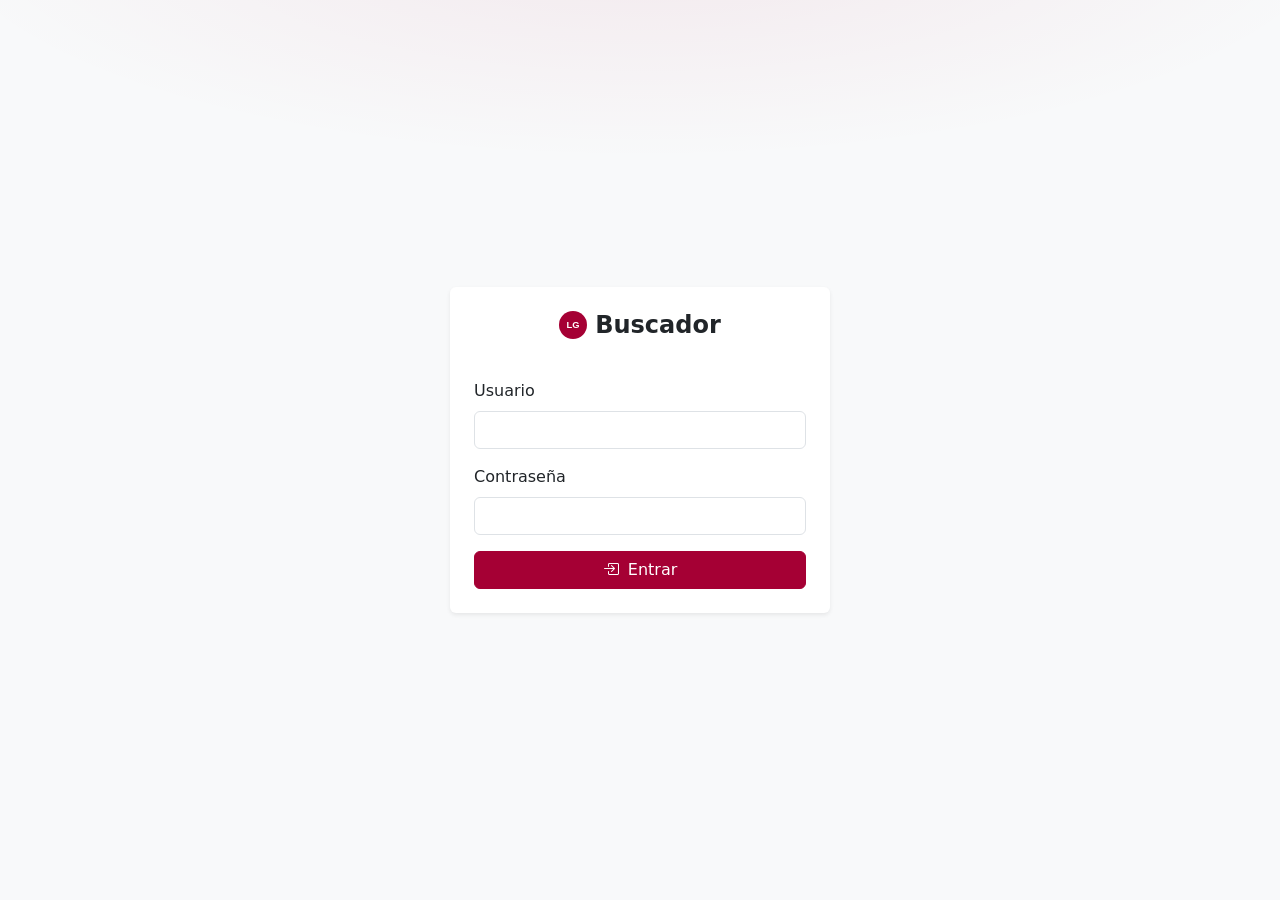
==== buscador-de-servicios/detalles/page_detalles.html @ 44181691 "Rename app folder to buscador-de-servicios and update entry routes. Co-authored-by: Cursor <cursorag" ====
<!DOCTYPE html>
<html lang="es">
  <head>
    <meta charset="UTF-8" />
    <meta name="viewport" content="width=device-width, initial-scale=1.0" />
    <title>Detalles · LG Buscador</title>
    <link
      href="https://cdn.jsdelivr.net/npm/bootstrap@5.3.3/dist/css/bootstrap.min.css"
      rel="stylesheet"
    />
    <link
      href="https://cdn.jsdelivr.net/npm/bootstrap-icons@1.11.3/font/bootstrap-icons.min.css"
      rel="stylesheet"
    />
    <link rel="stylesheet" href="../../css/main.css" />
  </head>
  <body class="app-shell">
    <header class="app-header">
      <div class="header-top">
        <div class="d-flex align-items-center gap-2">
          <a class="btn btn-icon" href="../home/page_home.html" aria-label="Volver">
            <i class="bi bi-chevron-left"></i>
          </a>
          <svg class="lg-logo" viewBox="0 0 48 48" aria-hidden="true">
            <circle cx="24" cy="24" r="24" fill="#a50034" />
            <text
              x="24"
              y="29"
              text-anchor="middle"
              fill="#fff"
              font-size="16"
              font-family="Arial, sans-serif"
              font-weight="700"
            >
              LG
            </text>
          </svg>
          <span class="header-title">Detalles</span>
        </div>
        <button
          class="btn btn-icon"
          type="button"
          id="btn-refresh-detalle"
          aria-label="Actualizar"
        >
          <i class="bi bi-arrow-clockwise"></i>
        </button>
      </div>
    </header>

    <main class="detalle-layout">
      <button type="button" class="btn-nav-detalle" id="btn-detalle-prev" aria-label="Anterior">
        <i class="bi bi-chevron-left"></i>
      </button>

      <div id="caja-detalle" class="caja-detalle"></div>

      <button type="button" class="btn-nav-detalle" id="btn-detalle-next" aria-label="Siguiente">
        <i class="bi bi-chevron-right"></i>
      </button>
    </main>

    <nav class="app-bottom d-flex align-items-center justify-content-center" aria-label="Navegación">
      <a class="nav-link text-center" href="../home/page_home.html">
        <i class="bi bi-grid-fill"></i>
        Buscador
      </a>
    </nav>

    <script src="https://cdn.jsdelivr.net/npm/bootstrap@5.3.3/dist/js/bootstrap.bundle.min.js"></script>
    <script src="../../js/config.js"></script>
    <script src="../../js/api.js"></script>
    <script src="../../js/auth.js"></script>
    <script src="../../js/datos.js"></script>
    <script src="js/lista_detalles.js"></script>
    <script>
      (async function () {
        if (!exigirSesion()) return;

        var params = new URLSearchParams(window.location.search);
        var tech = params.get("modelo") || "";
        var pos = Number(params.get("pos") || 0);
        if (isNaN(pos) || pos < 0) pos = 0;

        var bolsa = null;

        function pintar() {
          if (!bolsa) return;
          if (pos < 0) pos = 0;
          if (pos >= bolsa.total_datos) pos = Math.max(0, bolsa.total_datos - 1);
          pintar_detalle(bolsa, pos);
          document.getElementById("btn-detalle-prev").disabled = pos <= 0;
          document.getElementById("btn-detalle-next").disabled =
            pos >= bolsa.total_datos - 1;
        }

        await cargarDatosEnMemoria();

        if (!tech) {
          document.getElementById("caja-detalle").innerHTML =
            '<p class="text-center text-muted py-4">No se indicó modelo. Vuelve al buscador.</p>';
          return;
        }

        bolsa = crear_bolsa_detalle(tech);
        pintar();

        document.getElementById("btn-detalle-prev").addEventListener("click", function () {
          pos = pos - 1;
          pintar();
        });

        document.getElementById("btn-detalle-next").addEventListener("click", function () {
          pos = pos + 1;
          pintar();
        });

        document
          .getElementById("btn-refresh-detalle")
          .addEventListener("click", async function () {
            try {
              await traerYGuardarDatos();
              bolsa = crear_bolsa_detalle(tech);
              pintar();
            } catch (err) {
              console.error(err);
              alert(err.message || "No se pudo actualizar");
            }
          });
      })();
    </script>
  </body>
</html>
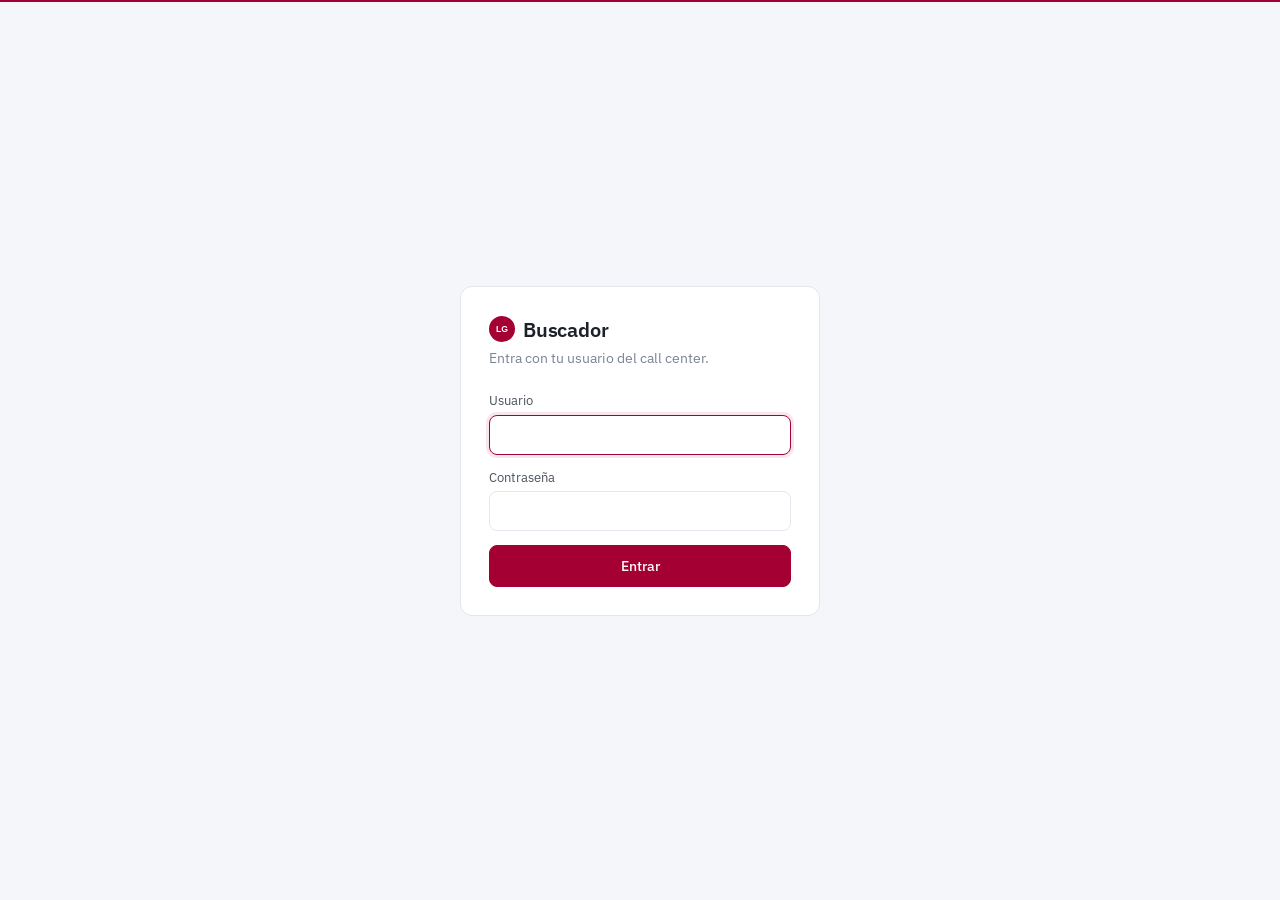
==== commit 06b47e39: "Rediseño del buscador y ajustes de campos, CP y tema - Nuevo diseño de home, detalles y login (css/m" ====
--- a/buscador-de-servicios/detalles/page_detalles.html
+++ b/buscador-de-servicios/detalles/page_detalles.html
@@ -3,80 +3,53 @@
   <head>
     <meta charset="UTF-8" />
     <meta name="viewport" content="width=device-width, initial-scale=1.0" />
-    <title>Detalles · LG Buscador</title>
+    <title>Ficha · LG Buscador</title>
+    <link rel="preconnect" href="https://fonts.googleapis.com" />
+    <link rel="preconnect" href="https://fonts.gstatic.com" crossorigin />
     <link
-      href="https://cdn.jsdelivr.net/npm/bootstrap@5.3.3/dist/css/bootstrap.min.css"
+      href="https://fonts.googleapis.com/css2?family=IBM+Plex+Sans:wght@400;500;600;700&display=swap"
       rel="stylesheet"
     />
     <link
       href="https://cdn.jsdelivr.net/npm/bootstrap-icons@1.11.3/font/bootstrap-icons.min.css"
       rel="stylesheet"
     />
-    <link rel="stylesheet" href="../../css/main.css" />
+    <link rel="stylesheet" href="../../css/main.css?v=20261030c" />
+    <!-- Tema claro/oscuro: antes de pintar para que no parpadee -->
+    <script src="../../js/tema.js?v=20261030c"></script>
   </head>
-  <body class="app-shell">
-    <header class="app-header">
-      <div class="header-top">
-        <div class="d-flex align-items-center gap-2">
-          <a class="btn btn-icon" href="../home/page_home.html" aria-label="Volver">
-            <i class="bi bi-chevron-left"></i>
-          </a>
-          <svg class="lg-logo" viewBox="0 0 48 48" aria-hidden="true">
-            <circle cx="24" cy="24" r="24" fill="#a50034" />
-            <text
-              x="24"
-              y="29"
-              text-anchor="middle"
-              fill="#fff"
-              font-size="16"
-              font-family="Arial, sans-serif"
-              font-weight="700"
-            >
-              LG
-            </text>
-          </svg>
-          <span class="header-title">Detalles</span>
+  <body class="app-detalle">
+    <header class="barra-sup">
+      <div class="barra-fila">
+        <a class="btn" href="../home/page_home.html" id="btn-volver">
+          <i class="bi bi-arrow-left" aria-hidden="true"></i> Buscador
+        </a>
+        <div class="sesion">
+          <button class="btn btn-icono btn-texto btn-tema" type="button" data-accion-tema="alternar" aria-label="Cambiar tema"></button>
+          <div class="datos-estado">
+            <button class="btn btn-icono" type="button" id="btn-refresh-detalle" aria-label="Actualizar datos" title="Actualizar datos">
+              <i class="bi bi-arrow-clockwise" aria-hidden="true"></i>
+            </button>
+          </div>
         </div>
-        <button
-          class="btn btn-icon"
-          type="button"
-          id="btn-refresh-detalle"
-          aria-label="Actualizar"
-        >
-          <i class="bi bi-arrow-clockwise"></i>
-        </button>
       </div>
     </header>
 
-    <main class="detalle-layout">
-      <button type="button" class="btn-nav-detalle" id="btn-detalle-prev" aria-label="Anterior">
-        <i class="bi bi-chevron-left"></i>
-      </button>
-
-      <div id="caja-detalle" class="caja-detalle"></div>
-
-      <button type="button" class="btn-nav-detalle" id="btn-detalle-next" aria-label="Siguiente">
-        <i class="bi bi-chevron-right"></i>
-      </button>
+    <main class="detalle-main">
+      <div id="caja-detalle" class="ficha"></div>
     </main>
 
-    <nav class="app-bottom d-flex align-items-center justify-content-center" aria-label="Navegación">
-      <a class="nav-link text-center" href="../home/page_home.html">
-        <i class="bi bi-grid-fill"></i>
-        Buscador
-      </a>
-    </nav>
-
-    <script src="https://cdn.jsdelivr.net/npm/bootstrap@5.3.3/dist/js/bootstrap.bundle.min.js"></script>
-    <script src="../../js/config.js"></script>
-    <script src="../../js/api.js"></script>
-    <script src="../../js/auth.js"></script>
-    <script src="../../js/datos.js"></script>
-    <script src="js/lista_detalles.js"></script>
+    <script src="../../js/config.js?v=20261030c"></script>
+    <script src="../../js/api.js?v=20261030c"></script>
+    <script src="../../js/auth.js?v=20261030c"></script>
+    <script src="../../js/datos.js?v=20261030c"></script>
+    <script src="../../js/formato.js?v=20261030c"></script>
+    <script src="js/lista_detalles.js?v=20261030c"></script>
     <script>
       (async function () {
         if (!exigirSesion()) return;
 
+        var caja = document.getElementById("caja-detalle");
         var params = new URLSearchParams(window.location.search);
         var tech = params.get("modelo") || "";
         var pos = Number(params.get("pos") || 0);
@@ -88,32 +61,38 @@
           if (!bolsa) return;
           if (pos < 0) pos = 0;
           if (pos >= bolsa.total_datos) pos = Math.max(0, bolsa.total_datos - 1);
-          pintar_detalle(bolsa, pos);
-          document.getElementById("btn-detalle-prev").disabled = pos <= 0;
-          document.getElementById("btn-detalle-next").disabled =
-            pos >= bolsa.total_datos - 1;
+          pintar_detalle(bolsa, pos, caja);
         }
+
+        activar_ficha_det(caja, function (paso) {
+          pos = pos + paso;
+          pintar();
+        });
+
+        /* ← / → cambian de servicio; Esc vuelve al buscador */
+        document.addEventListener("keydown", function (ev) {
+          if (ev.key === "ArrowLeft") {
+            pos = pos - 1;
+            pintar();
+          } else if (ev.key === "ArrowRight") {
+            pos = pos + 1;
+            pintar();
+          } else if (ev.key === "Escape") {
+            window.location.href = APP_CONFIG.routes.home;
+          }
+        });
 
         await cargarDatosEnMemoria();
 
         if (!tech) {
-          document.getElementById("caja-detalle").innerHTML =
-            '<p class="text-center text-muted py-4">No se indicó modelo. Vuelve al buscador.</p>';
+          caja.innerHTML =
+            '<div class="estado"><p class="estado-titulo">Falta el modelo</p>' +
+            "<p>Vuelve al buscador y elige un modelo de la lista.</p></div>";
           return;
         }
 
         bolsa = crear_bolsa_detalle(tech);
         pintar();
-
-        document.getElementById("btn-detalle-prev").addEventListener("click", function () {
-          pos = pos - 1;
-          pintar();
-        });
-
-        document.getElementById("btn-detalle-next").addEventListener("click", function () {
-          pos = pos + 1;
-          pintar();
-        });
 
         document
           .getElementById("btn-refresh-detalle")
--- a/css/main.css
+++ b/css/main.css
@@ -0,0 +1,1572 @@
+/* =========================================================
+ * LG Buscador · sistema visual
+ * Herramienta de consulta para call center: claro, denso, preciso.
+ * Un solo acento (rojo LG) como señal: marca, selección y foco.
+ * ========================================================= */
+
+:root {
+  /* Color */
+  --ink: #1d2129;
+  --ink-2: #4a5261;
+  --ink-3: #7a8394;
+  --line: #e3e7ed;
+  --line-2: #eef1f5;
+  --canvas: #f4f6f9;
+  --surface: #ffffff;
+  --brand: #a50034;
+  --brand-hover: #8a002c;
+  --brand-soft: #f9e6ec;
+  --ok: #0f7b53;
+  --ok-soft: #e2f3eb;
+  --warn: #946200;
+  --warn-soft: #fff3d1;
+  --neutral-soft: #eef0f4;
+  --mark: #ffe9a8;
+  --info: #1f5f8b;
+  --info-soft: #e8f1f8;
+  --hover: #fafbfc;
+  color-scheme: light;
+
+  /* Tipografía */
+  --font: "IBM Plex Sans", system-ui, -apple-system, "Segoe UI", sans-serif;
+  --fs-xs: 0.75rem; /* 12 */
+  --fs-sm: 0.8125rem; /* 13 */
+  --fs-base: 0.875rem; /* 14 */
+  --fs-md: 1rem; /* 16 */
+  --fs-lg: 1.25rem; /* 20 */
+  --fs-xl: 1.75rem; /* 28 */
+  --fs-xxl: 2.5rem; /* 40 */
+
+  /* Forma */
+  --r-panel: 12px;
+  --r-ctrl: 8px;
+  --r-pill: 999px;
+  --gutter: 20px;
+  --header-h: 56px;
+}
+
+/* ---------- Tema oscuro: gris grafito, no negro ---------- */
+:root[data-tema="oscuro"] {
+  --ink: #e6e8ec;
+  --ink-2: #b8bec9;
+  --ink-3: #8b93a1;
+  --line: #3a3f49;
+  --line-2: #31353e;
+  --canvas: #1e2128;
+  --surface: #262a32;
+  --brand: #e04a78;
+  --brand-hover: #c93a66;
+  --brand-soft: #3b2731;
+  --ok: #5cc99a;
+  --ok-soft: #1f3a30;
+  --warn: #e6b84f;
+  --warn-soft: #3b3322;
+  --neutral-soft: #333843;
+  --mark: #6a5718;
+  --info: #79b4e3;
+  --info-soft: #23344a;
+  --hover: #2c3039;
+  color-scheme: dark;
+}
+
+/* Botón principal en oscuro: rojo algo más claro, con el texto blanco legible */
+:root[data-tema="oscuro"] .btn-principal {
+  background: #c23561;
+  border-color: #c23561;
+}
+
+:root[data-tema="oscuro"] .btn-principal:hover {
+  background: #d5426f;
+  border-color: #d5426f;
+}
+
+/* ---------- Base ---------- */
+
+*,
+*::before,
+*::after {
+  box-sizing: border-box;
+}
+
+html {
+  -webkit-text-size-adjust: 100%;
+}
+
+body {
+  margin: 0;
+  font-family: var(--font);
+  font-size: var(--fs-base);
+  line-height: 1.45;
+  color: var(--ink);
+  background: var(--canvas);
+  -webkit-font-smoothing: antialiased;
+}
+
+button,
+input,
+select {
+  font: inherit;
+  color: inherit;
+}
+
+button {
+  cursor: pointer;
+}
+
+[hidden] {
+  display: none !important;
+}
+
+:focus-visible {
+  outline: 2px solid var(--brand);
+  outline-offset: 2px;
+}
+
+mark {
+  background: var(--mark);
+  color: inherit;
+  border-radius: 2px;
+  padding: 0 1px;
+}
+
+.num {
+  font-variant-numeric: tabular-nums;
+}
+
+@media (prefers-reduced-motion: reduce) {
+  * {
+    transition: none !important;
+    animation: none !important;
+  }
+}
+
+/* ---------- Marca ---------- */
+
+.marca {
+  display: flex;
+  align-items: center;
+  gap: 8px;
+  flex-shrink: 0;
+  font-weight: 600;
+  font-size: var(--fs-md);
+  letter-spacing: -0.01em;
+  color: var(--ink);
+  text-decoration: none;
+}
+
+.lg-logo {
+  width: 26px;
+  height: 26px;
+  flex-shrink: 0;
+}
+
+/* ---------- Controles ---------- */
+
+.btn {
+  display: inline-flex;
+  align-items: center;
+  justify-content: center;
+  gap: 6px;
+  height: 36px;
+  padding: 0 12px;
+  border: 1px solid var(--line);
+  border-radius: var(--r-ctrl);
+  background: var(--surface);
+  color: var(--ink);
+  font-size: var(--fs-sm);
+  font-weight: 500;
+  white-space: nowrap;
+  text-decoration: none;
+  transition: border-color 0.15s, color 0.15s, background 0.15s;
+}
+
+.btn:hover {
+  border-color: var(--ink-3);
+}
+
+.btn:disabled {
+  opacity: 0.4;
+  cursor: default;
+}
+
+.btn-icono {
+  width: 36px;
+  padding: 0;
+  font-size: 1rem;
+}
+
+.btn-principal {
+  background: var(--brand);
+  border-color: var(--brand);
+  color: #fff;
+}
+
+.btn-principal:hover {
+  background: var(--brand-hover);
+  border-color: var(--brand-hover);
+}
+
+.btn-texto {
+  border-color: transparent;
+  background: transparent;
+  color: var(--ink-2);
+}
+
+.btn-texto:hover {
+  color: var(--brand);
+  border-color: transparent;
+}
+
+kbd {
+  display: inline-flex;
+  align-items: center;
+  justify-content: center;
+  min-width: 20px;
+  height: 20px;
+  padding: 0 5px;
+  border: 1px solid var(--line);
+  border-bottom-width: 2px;
+  border-radius: 5px;
+  background: var(--surface);
+  color: var(--ink-3);
+  font-family: var(--font);
+  font-size: var(--fs-xs);
+  line-height: 1;
+}
+
+/* Pastillas de estado */
+.pill {
+  display: inline-flex;
+  align-items: center;
+  gap: 5px;
+  height: 24px;
+  padding: 0 9px;
+  border-radius: var(--r-pill);
+  font-size: var(--fs-xs);
+  font-weight: 600;
+  white-space: nowrap;
+  font-variant-numeric: tabular-nums;
+}
+
+.pill::before {
+  content: "";
+  width: 6px;
+  height: 6px;
+  border-radius: 50%;
+  background: currentColor;
+}
+
+.pill-ok {
+  background: var(--ok-soft);
+  color: var(--ok);
+}
+
+.pill-no {
+  background: var(--neutral-soft);
+  color: var(--ink-3);
+}
+
+.pill-cp {
+  background: var(--ok-soft);
+  color: var(--ok);
+}
+
+.pill-cp::before,
+.pill-sin-cp::before {
+  display: none;
+}
+
+/* Renovación: dato, no estado → azul informativo y sin punto */
+.pill-reno {
+  background: var(--info-soft);
+  color: var(--info);
+}
+
+.pill-reno::before {
+  display: none;
+}
+
+/* =========================================================
+ * HOME
+ * ========================================================= */
+
+/* PC: aplicación a pantalla completa, cada zona con su scroll */
+.app-home {
+  display: flex;
+  flex-direction: column;
+  height: 100vh;
+  height: 100dvh;
+  overflow: hidden;
+}
+
+.barra-sup {
+  flex-shrink: 0;
+  background: var(--surface);
+  border-top: 2px solid var(--brand);
+  border-bottom: 1px solid var(--line);
+}
+
+.barra-fila {
+  display: flex;
+  align-items: center;
+  gap: 16px;
+  min-height: var(--header-h);
+  padding: 0 var(--gutter);
+}
+
+/* Búsqueda: protagonista de la cabecera */
+.busqueda {
+  position: relative;
+  flex: 1;
+  max-width: 680px;
+  display: flex;
+  align-items: center;
+}
+
+.busqueda .bi-search {
+  position: absolute;
+  left: 14px;
+  color: var(--ink-3);
+  pointer-events: none;
+}
+
+.busqueda input {
+  width: 100%;
+  height: 40px;
+  padding: 0 52px 0 40px;
+  border: 1px solid var(--line);
+  border-radius: var(--r-ctrl);
+  background: var(--canvas);
+  font-size: var(--fs-md);
+  outline: none;
+  transition: border-color 0.15s, background 0.15s, box-shadow 0.15s;
+}
+
+.busqueda input::placeholder {
+  color: var(--ink-3);
+}
+
+.busqueda input:focus {
+  background: var(--surface);
+  border-color: var(--brand);
+  box-shadow: 0 0 0 3px var(--brand-soft);
+}
+
+.busqueda input::-webkit-search-cancel-button {
+  display: none;
+}
+
+.busqueda kbd {
+  position: absolute;
+  right: 12px;
+  pointer-events: none;
+}
+
+.busqueda input:focus ~ kbd {
+  display: none;
+}
+
+.sesion {
+  display: flex;
+  align-items: center;
+  gap: 12px;
+  margin-left: auto;
+  flex-shrink: 0;
+}
+
+.datos-estado {
+  display: flex;
+  align-items: center;
+  gap: 6px;
+}
+
+.fecha-datos {
+  font-size: var(--fs-sm);
+  color: var(--ink-3);
+  white-space: nowrap;
+}
+
+.fecha-datos-antiguos {
+  display: inline-flex;
+  align-items: center;
+  gap: 5px;
+  height: 26px;
+  padding: 0 10px;
+  border-radius: var(--r-pill);
+  background: var(--warn-soft);
+  color: var(--warn);
+  font-weight: 600;
+}
+
+.separador {
+  width: 1px;
+  height: 24px;
+  background: var(--line);
+}
+
+.usuario-sesion {
+  font-size: var(--fs-sm);
+  font-weight: 500;
+  color: var(--ink-2);
+  max-width: 180px;
+  overflow: hidden;
+  text-overflow: ellipsis;
+  white-space: nowrap;
+}
+
+.usuario-sesion:empty {
+  display: none;
+}
+
+/* Filtros siempre visibles */
+/* Filtros en una sola línea sobre la lista */
+.filtros {
+  display: flex;
+  flex-wrap: nowrap;
+  align-items: center;
+  gap: 14px;
+  min-height: 48px;
+  padding: 8px 16px;
+  border-bottom: 1px solid var(--line-2);
+}
+
+.filtro {
+  display: flex;
+  align-items: center;
+  gap: 6px;
+  flex-shrink: 0;
+}
+
+.filtro-nombre {
+  font-size: var(--fs-sm);
+  color: var(--ink-3);
+}
+
+.segmento {
+  display: inline-flex;
+  padding: 2px;
+  border-radius: var(--r-ctrl);
+  background: var(--canvas);
+  border: 1px solid var(--line);
+}
+
+.segmento input {
+  position: absolute;
+  opacity: 0;
+  pointer-events: none;
+}
+
+.segmento label {
+  display: inline-flex;
+  align-items: center;
+  height: 26px;
+  padding: 0 9px;
+  border-radius: 6px;
+  font-size: var(--fs-sm);
+  color: var(--ink-2);
+  cursor: pointer;
+  white-space: nowrap;
+  transition: background 0.15s, color 0.15s;
+}
+
+.segmento label:hover {
+  color: var(--ink);
+}
+
+.segmento input:checked + label {
+  background: var(--surface);
+  color: var(--ink);
+  font-weight: 600;
+  box-shadow: 0 0 0 1px var(--line);
+}
+
+.segmento input:focus-visible + label {
+  outline: 2px solid var(--brand);
+  outline-offset: 1px;
+}
+
+.select-reno {
+  height: 32px;
+  padding: 0 24px 0 8px;
+  border: 1px solid var(--line);
+  border-radius: var(--r-ctrl);
+  background: var(--surface)
+    url("data:image/svg+xml,%3Csvg xmlns='http://www.w3.org/2000/svg' width='10' height='6'%3E%3Cpath d='M1 1l4 4 4-4' fill='none' stroke='%237a8394' stroke-width='1.5'/%3E%3C/svg%3E")
+    no-repeat right 10px center;
+  font-size: var(--fs-sm);
+  appearance: none;
+}
+
+.filtros-fin {
+  display: flex;
+  align-items: center;
+  gap: 8px;
+  margin-left: auto;
+  flex-shrink: 0;
+}
+
+.contador {
+  font-size: var(--fs-sm);
+  color: var(--ink-3);
+  white-space: nowrap;
+}
+
+.contador strong {
+  color: var(--ink);
+  font-weight: 600;
+}
+
+/* Zona de trabajo: lista + ficha */
+.trabajo {
+  flex: 1;
+  min-height: 0;
+  display: grid;
+  grid-template-columns: minmax(0, 1fr);
+}
+
+.lista-zona {
+  min-height: 0;
+  overflow-y: auto;
+  overscroll-behavior: contain;
+}
+
+.estado {
+  padding: 48px var(--gutter);
+  text-align: center;
+  color: var(--ink-3);
+}
+
+.estado-titulo {
+  margin: 0 0 6px;
+  font-size: var(--fs-md);
+  font-weight: 600;
+  color: var(--ink);
+}
+
+.estado p {
+  margin: 0 0 14px;
+}
+
+/* ---------- Filas de resultados ---------- */
+
+/*
+ * Una sola maqueta para las 3 vistas:
+ *  - PC: filas con columnas (tabla)
+ *  - móvil: la misma fila se recoloca como tarjeta
+ */
+/*
+ * Columna "Servicio" = modelo + Model (Ventas) + nombre del servicio, uno debajo de otro.
+ * El resto de columnas ocupan las dos líneas y quedan centradas en vertical.
+ */
+.cols,
+.fila {
+  display: grid;
+  grid-template-columns: minmax(140px, 1fr) 88px 124px 64px 64px 116px 64px 96px;
+  grid-template-areas:
+    "modelo   precio reno fin anio stock cp garantia"
+    "servicio precio reno fin anio stock cp garantia";
+  align-items: center;
+  column-gap: 10px;
+  padding: 0 16px;
+}
+
+.cols {
+  grid-template-areas: "modelo precio reno fin anio stock cp garantia";
+}
+
+/* Cabecera de la lista: aviso CP + filtros + columnas, fija al desplazar */
+.lista-cab {
+  position: sticky;
+  top: 0;
+  z-index: 3;
+  background: var(--surface);
+}
+
+.cols {
+  height: 36px;
+  line-height: 1.15;
+  background: var(--canvas);
+  border-bottom: 1px solid var(--line);
+  font-size: var(--fs-xs);
+  color: var(--ink-3);
+}
+
+/* Todos los títulos de columna en negrita (las columnas traen su propio peso) */
+.cols > span {
+  font-weight: 600;
+}
+
+.lista {
+  background: var(--surface);
+}
+
+.fila {
+  position: relative;
+  min-height: 52px;
+  padding-top: 8px;
+  padding-bottom: 8px;
+  border-bottom: 1px solid var(--line-2);
+  cursor: pointer;
+  scroll-margin-top: calc(var(--cab-h, 120px) + 4px);
+  transition: background 0.1s;
+}
+
+.fila:hover {
+  background: var(--hover);
+}
+
+.fila:focus {
+  outline: none;
+}
+
+.fila:focus-visible {
+  background: var(--hover);
+  box-shadow: inset 0 0 0 2px var(--brand);
+}
+
+/* Fila elegida (ficha abierta a la derecha) */
+.fila[aria-selected="true"] {
+  background: var(--brand-soft);
+}
+
+.fila[aria-selected="true"]:focus-visible {
+  box-shadow: none;
+}
+
+.fila[aria-selected="true"]::before {
+  content: "";
+  position: absolute;
+  left: 0;
+  top: 0;
+  bottom: 0;
+  width: 3px;
+  background: var(--brand);
+}
+
+.c-modelo {
+  grid-area: modelo;
+  min-width: 0;
+}
+.c-servicio {
+  grid-area: servicio;
+  min-width: 0;
+}
+.c-precio {
+  grid-area: precio;
+  text-align: right;
+}
+.c-reno {
+  grid-area: reno;
+}
+.c-fin {
+  grid-area: fin;
+}
+.c-anio {
+  grid-area: anio;
+}
+.c-stock {
+  grid-area: stock;
+}
+.c-cp {
+  grid-area: cp;
+}
+.c-garantia {
+  grid-area: garantia;
+  text-align: right;
+}
+
+.modelo-nombre {
+  font-weight: 600;
+  font-size: var(--fs-base);
+  overflow-wrap: anywhere;
+}
+
+/* Mismo modelo que la fila anterior: nombre más suave */
+.fila-sigue .modelo-nombre {
+  color: var(--ink-3);
+  font-weight: 500;
+}
+
+.modelo-ventas {
+  font-size: var(--fs-xs);
+  color: var(--ink-3);
+  overflow-wrap: anywhere;
+}
+
+.c-servicio {
+  color: var(--ink-2);
+}
+
+.c-precio {
+  font-weight: 600;
+  font-variant-numeric: tabular-nums;
+}
+
+.c-reno,
+.c-fin,
+.c-anio,
+.c-garantia {
+  color: var(--ink-2);
+  font-variant-numeric: tabular-nums;
+}
+
+.etq-movil {
+  display: none;
+}
+
+.vacio {
+  color: var(--line);
+}
+
+/* ---------- Ficha ---------- */
+
+.ficha-zona {
+  display: none;
+  min-height: 0;
+  overflow-y: auto;
+  background: var(--surface);
+  border-left: 1px solid var(--line);
+}
+
+.ficha {
+  padding: 24px;
+}
+
+.ficha-vacia {
+  height: 100%;
+  display: flex;
+  flex-direction: column;
+  align-items: center;
+  justify-content: center;
+  gap: 10px;
+  padding: 32px;
+  text-align: center;
+  color: var(--ink-3);
+}
+
+.ficha-vacia .bi {
+  font-size: 1.75rem;
+  color: var(--line);
+}
+
+.ficha-vacia p {
+  margin: 0;
+  max-width: 260px;
+}
+
+.ficha-cab {
+  display: flex;
+  align-items: flex-start;
+  justify-content: space-between;
+  gap: 12px;
+  margin-bottom: 20px;
+}
+
+.ficha-modelo {
+  margin: 0;
+  font-size: var(--fs-lg);
+  font-weight: 600;
+  letter-spacing: -0.01em;
+  overflow-wrap: anywhere;
+}
+
+.ficha-producto {
+  margin-top: 2px;
+  color: var(--ink-2);
+}
+
+.ficha-nav {
+  display: flex;
+  align-items: center;
+  gap: 4px;
+  flex-shrink: 0;
+}
+
+.ficha-nav-texto {
+  font-size: var(--fs-xs);
+  color: var(--ink-3);
+  padding: 0 4px;
+  white-space: nowrap;
+  font-variant-numeric: tabular-nums;
+}
+
+.ficha-nav .btn {
+  width: 30px;
+  height: 30px;
+}
+
+/* La respuesta: lo que el agente dice en voz alta */
+.ficha-respuesta {
+  padding: 18px 20px;
+  border: 1px solid var(--line);
+  border-left: 3px solid var(--brand);
+  border-radius: var(--r-panel);
+}
+
+.ficha-servicio {
+  color: var(--ink-2);
+  font-weight: 500;
+}
+
+.ficha-precio-fila {
+  display: flex;
+  align-items: center;
+  gap: 10px;
+  margin: 4px 0 14px;
+}
+
+.ficha-precio {
+  font-size: var(--fs-xxl);
+  font-weight: 600;
+  line-height: 1.1;
+  letter-spacing: -0.02em;
+  font-variant-numeric: tabular-nums;
+}
+
+.ficha-precio-sin {
+  font-size: var(--fs-md);
+  color: var(--ink-3);
+}
+
+.ficha-estados {
+  display: flex;
+  flex-wrap: wrap;
+  align-items: center;
+  gap: 8px;
+}
+
+.ficha-reno {
+  font-size: var(--fs-sm);
+  color: var(--ink-2);
+}
+
+.ficha-reno strong {
+  color: var(--ink);
+}
+
+/* Resto de datos */
+.ficha-datos {
+  display: grid;
+  grid-template-columns: 1fr 1fr;
+  gap: 0 20px;
+  margin: 20px 0 0;
+}
+
+.dato {
+  min-width: 0;
+  padding: 10px 0;
+  border-bottom: 1px solid var(--line-2);
+}
+
+.dato-ancho {
+  grid-column: 1 / -1;
+}
+
+.dato dt {
+  font-size: var(--fs-xs);
+  color: var(--ink-3);
+  margin-bottom: 2px;
+}
+
+.dato dd {
+  display: flex;
+  align-items: center;
+  gap: 6px;
+  margin: 0;
+  font-weight: 500;
+  overflow-wrap: anywhere;
+  font-variant-numeric: tabular-nums;
+}
+
+.btn-copiar {
+  display: inline-flex;
+  align-items: center;
+  gap: 4px;
+  height: 26px;
+  padding: 0 8px;
+  border: 1px solid var(--line);
+  border-radius: 6px;
+  background: var(--surface);
+  color: var(--ink-3);
+  font-size: var(--fs-xs);
+  flex-shrink: 0;
+}
+
+.btn-copiar:hover {
+  color: var(--brand);
+  border-color: var(--brand);
+}
+
+.btn-copiar-icono {
+  width: 26px;
+  padding: 0;
+  justify-content: center;
+}
+
+.btn-copiar.copiado {
+  color: var(--ok);
+  border-color: var(--ok);
+}
+
+/* ---------- PC ancho: ficha a la derecha ---------- */
+/* El panel se adapta a la pantalla (320–440 px) para que la tabla quepa siempre */
+@media (min-width: 1200px) {
+  .trabajo {
+    grid-template-columns: minmax(0, 1fr) clamp(320px, 28vw, 440px);
+  }
+
+  .ficha-zona {
+    display: block;
+  }
+
+  /* Con la ficha al lado, columnas más juntas para que la tabla quepa */
+  .cols,
+  .fila {
+    column-gap: 8px;
+  }
+}
+
+/* Agrupa renovación/año/extras en el HTML; en pantalla cada uno va en su columna */
+.c-meta {
+  display: contents;
+}
+
+/* Separa la renovación del precio (alineado a la derecha) */
+@media (min-width: 900px) {
+  /* Renovación centrada en su columna (cabecera y valor) */
+  .c-reno {
+    padding-left: 12px;
+    text-align: center;
+  }
+
+  /* Solo el número: pastilla con ancho mínimo para que se vea igual con 1 o 2 cifras */
+  .c-reno .pill-reno {
+    min-width: 32px;
+    justify-content: center;
+  }
+
+  /* Columna Servicio: modelo arriba, servicio justo debajo */
+  .fila .c-modelo {
+    align-self: end;
+  }
+
+  .fila .c-servicio {
+    align-self: start;
+    margin-top: 3px;
+    line-height: 1.35;
+  }
+}
+
+
+/* ---------- Móvil: tarjetas ---------- */
+@media (max-width: 899px) {
+  :root {
+    --gutter: 14px;
+  }
+
+  body {
+    font-size: 0.9375rem;
+  }
+
+  /* En móvil, scroll normal de página */
+  .app-home {
+    height: auto;
+    overflow: visible;
+    display: block;
+  }
+
+  .barra-sup {
+    position: sticky;
+    top: 0;
+    z-index: 10;
+  }
+
+  .barra-fila {
+    flex-wrap: wrap;
+    gap: 8px 10px;
+    padding-top: 8px;
+    padding-bottom: 10px;
+  }
+
+  .busqueda {
+    order: 3;
+    flex-basis: 100%;
+    max-width: none;
+  }
+
+  .busqueda kbd,
+  .fecha-pre,
+  .usuario-sesion,
+  .separador,
+  .txt-salir,
+  .txt-actualizar {
+    display: none;
+  }
+
+  .sesion {
+    gap: 6px;
+  }
+
+  .fecha-datos {
+    font-size: var(--fs-xs);
+  }
+
+  /* En móvil la página entera hace scroll: la lista no debe tener scroll propio,
+     si no, la cabecera de la lista no se queda fija */
+  .lista-zona {
+    overflow: visible;
+  }
+
+  .lista-cab {
+    top: var(--barra-h, 110px);
+    z-index: 5;
+  }
+
+  /* Filtros en una fila deslizable */
+  .filtros {
+    flex-wrap: nowrap;
+    overflow-x: auto;
+    scrollbar-width: none;
+    gap: 14px;
+  }
+
+  .filtros::-webkit-scrollbar {
+    display: none;
+  }
+
+  .filtros-fin {
+    margin-left: 0;
+  }
+
+  .contador-movil {
+    display: block;
+    padding: 12px var(--gutter) 4px;
+  }
+
+  .cols {
+    display: none;
+  }
+
+  .lista {
+    display: flex;
+    flex-direction: column;
+    gap: 8px;
+    padding: 8px var(--gutter) 24px;
+    background: transparent;
+  }
+
+  .fila {
+    grid-template-columns: minmax(0, 1fr) auto;
+    grid-template-areas:
+      "modelo   reno"
+      "modelo   fin"
+      "modelo   anio"
+      "servicio precio"
+      "extras   extras";
+    row-gap: 2px;
+    column-gap: 12px;
+    padding: 12px 14px;
+    border: 1px solid var(--line);
+    border-radius: var(--r-panel);
+    background: var(--surface);
+    align-items: start;
+  }
+
+  .fila:hover {
+    background: var(--surface);
+  }
+
+  .fila[aria-selected="true"] {
+    background: var(--surface);
+  }
+
+  .fila[aria-selected="true"]::before {
+    display: none;
+  }
+
+  .c-modelo {
+    align-self: start;
+  }
+
+  .c-reno,
+  .c-fin,
+  .c-anio {
+    text-align: right;
+    font-size: var(--fs-xs);
+    color: var(--ink-3);
+  }
+
+  .c-servicio {
+    margin-top: 6px;
+    align-self: end;
+  }
+
+  .c-precio {
+    margin-top: 6px;
+    font-size: var(--fs-md);
+    align-self: end;
+  }
+
+  /* Stock, CP y garantía juntos en una línea */
+  .c-stock,
+  .c-cp,
+  .c-garantia {
+    grid-area: auto;
+  }
+
+  .extras-movil {
+    grid-area: extras;
+    display: flex;
+    flex-wrap: wrap;
+    align-items: center;
+    gap: 6px;
+    margin-top: 10px;
+  }
+
+  .extras-movil .c-garantia {
+    font-size: var(--fs-xs);
+    color: var(--ink-2);
+    text-align: left;
+  }
+
+  .etq-movil {
+    display: inline;
+  }
+
+  .vacio {
+    display: none;
+  }
+}
+
+.contador-movil {
+  display: none;
+}
+
+/* En PC las celdas de extras van sueltas en su columna */
+@media (min-width: 900px) {
+  .extras-movil {
+    display: contents;
+  }
+}
+
+/* =========================================================
+ * DETALLES (página propia, en móvil y PC estrecho)
+ * ========================================================= */
+
+.app-detalle {
+  min-height: 100vh;
+  background: var(--canvas);
+}
+
+.detalle-main {
+  max-width: 720px;
+  margin: 0 auto;
+  padding: 16px var(--gutter) 40px;
+}
+
+.detalle-main .ficha {
+  border: 1px solid var(--line);
+  border-radius: var(--r-panel);
+  background: var(--surface);
+}
+
+@media (max-width: 899px) {
+  .detalle-main {
+    padding: 12px var(--gutter) 32px;
+  }
+
+  .detalle-main .ficha {
+    padding: 18px;
+  }
+
+  .ficha-precio {
+    font-size: var(--fs-xl);
+  }
+}
+
+@media (max-width: 420px) {
+  .ficha-datos {
+    grid-template-columns: 1fr;
+  }
+
+  .ficha-cab {
+    flex-direction: column;
+  }
+}
+
+/* =========================================================
+ * LOGIN
+ * ========================================================= */
+
+.app-login {
+  min-height: 100vh;
+  display: flex;
+  align-items: center;
+  justify-content: center;
+  padding: 24px var(--gutter);
+  background: var(--canvas);
+  border-top: 2px solid var(--brand);
+}
+
+.login-caja {
+  width: 100%;
+  max-width: 360px;
+  padding: 28px;
+  border: 1px solid var(--line);
+  border-radius: var(--r-panel);
+  background: var(--surface);
+}
+
+.login-caja .marca {
+  margin-bottom: 4px;
+  font-size: var(--fs-lg);
+}
+
+.login-sub {
+  margin: 0 0 24px;
+  color: var(--ink-3);
+}
+
+.campo {
+  display: block;
+  margin-bottom: 14px;
+}
+
+.campo span {
+  display: block;
+  margin-bottom: 4px;
+  font-size: var(--fs-sm);
+  color: var(--ink-2);
+}
+
+.campo input {
+  width: 100%;
+  height: 40px;
+  padding: 0 12px;
+  border: 1px solid var(--line);
+  border-radius: var(--r-ctrl);
+  background: var(--surface);
+  font-size: var(--fs-md);
+  outline: none;
+}
+
+.campo input:focus {
+  border-color: var(--brand);
+  box-shadow: 0 0 0 3px var(--brand-soft);
+}
+
+.login-error {
+  margin: 0 0 14px;
+  color: var(--brand);
+  font-size: var(--fs-sm);
+}
+
+.login-error:empty {
+  display: none;
+}
+
+.login-caja .btn-principal {
+  width: 100%;
+  height: 42px;
+  font-size: var(--fs-base);
+}
+
+.girando {
+  width: 14px;
+  height: 14px;
+  border: 2px solid currentColor;
+  border-right-color: transparent;
+  border-radius: 50%;
+  animation: girar 0.7s linear infinite;
+}
+
+@keyframes girar {
+  to {
+    transform: rotate(360deg);
+  }
+}
+
+/* Móvil: el contador va encima de la lista, no en la barra de filtros */
+@media (max-width: 899px) {
+  .filtros-fin .contador {
+    display: none;
+  }
+}
+
+/* Avisos de código postal (uno por CP buscado) */
+.aviso-linea {
+  display: flex;
+  align-items: center;
+  gap: 8px;
+  padding: 8px 16px;
+  border-bottom: 1px solid var(--line-2);
+  /* Azul informativo: el rojo se reserva para marca y errores */
+  background: var(--info-soft);
+  color: var(--ink-2);
+  font-size: var(--fs-sm);
+}
+
+.aviso-linea .bi {
+  color: var(--info);
+}
+
+.aviso-linea strong {
+  color: var(--ink);
+  font-variant-numeric: tabular-nums;
+}
+
+.aviso-linea-no {
+  background: var(--warn-soft);
+}
+
+.aviso-linea-no .bi {
+  color: var(--warn);
+}
+
+/* Campo pequeño "Código postal" junto a la búsqueda */
+.busqueda-cp {
+  position: relative;
+  display: flex;
+  align-items: center;
+  width: 150px;
+  flex-shrink: 0;
+}
+
+.busqueda-cp .bi {
+  position: absolute;
+  left: 12px;
+  color: var(--ink-3);
+  pointer-events: none;
+}
+
+.busqueda-cp input {
+  width: 100%;
+  height: 30px;
+  padding: 0 10px 0 32px;
+  border: 1px solid var(--line);
+  border-radius: var(--r-ctrl);
+  background: var(--canvas);
+  font-size: var(--fs-md);
+  font-variant-numeric: tabular-nums;
+  letter-spacing: 0.04em;
+  outline: none;
+  transition: border-color 0.15s, background 0.15s, box-shadow 0.15s;
+}
+
+.busqueda-cp input::placeholder {
+  color: var(--ink-3);
+  letter-spacing: 0;
+  font-size: var(--fs-base);
+}
+
+.busqueda-cp input:focus {
+  background: var(--surface);
+  border-color: var(--brand);
+  box-shadow: 0 0 0 3px var(--brand-soft);
+}
+
+/* Móvil: búsqueda + código postal en la misma línea */
+@media (max-width: 899px) {
+  /* Ancho fijo = 100% menos el campo CP (120) y el hueco (10): van juntos en la 2ª línea */
+  .busqueda {
+    flex: 0 0 calc(100% - 130px);
+  }
+
+  .busqueda-cp {
+    order: 4;
+    width: 120px;
+  }
+}
+
+/* =========================================================
+ * Ficha en el panel de PC: compacta, para que quepa sin scroll
+ * ========================================================= */
+.ficha-zona .ficha {
+  padding: 16px 18px;
+}
+
+.ficha-zona .ficha-cab {
+  margin-bottom: 12px;
+}
+
+.ficha-zona .ficha-modelo {
+  font-size: 1.0625rem; /* 17 */
+}
+
+.ficha-zona .ficha-producto {
+  font-size: var(--fs-sm);
+}
+
+/* Respuesta: servicio arriba; precio + stock/renovación en una línea */
+.ficha-zona .ficha-respuesta {
+  display: grid;
+  grid-template-columns: auto minmax(0, 1fr);
+  grid-template-areas:
+    "serv   serv"
+    "precio estados";
+  align-items: center;
+  column-gap: 12px;
+  padding: 10px 14px;
+}
+
+.ficha-zona .ficha-servicio {
+  grid-area: serv;
+  font-size: var(--fs-sm);
+  line-height: 1.35;
+}
+
+.ficha-zona .ficha-precio-fila {
+  grid-area: precio;
+  margin: 4px 0 0;
+  gap: 8px;
+}
+
+.ficha-zona .ficha-precio {
+  font-size: var(--fs-xl);
+}
+
+.ficha-zona .ficha-estados {
+  grid-area: estados;
+  justify-content: flex-end;
+  margin-top: 4px;
+  gap: 6px;
+}
+
+/* Resto de datos más apretados */
+.ficha-zona .ficha-datos {
+  margin-top: 10px;
+  gap: 0 16px;
+}
+
+.ficha-zona .dato {
+  padding: 6px 0;
+}
+
+.ficha-zona .dato dt {
+  margin-bottom: 0;
+}
+
+.ficha-zona .dato dd {
+  font-size: var(--fs-sm);
+}
+
+.ficha-zona .btn-copiar {
+  height: 22px;
+}
+
+.ficha-zona .btn-copiar-icono {
+  width: 22px;
+}
+
+.ficha-zona .ficha-nav .btn {
+  width: 28px;
+  height: 28px;
+}
+
+/* En la fila elegida (fondo rosa) la etiqueta CP necesita fondo propio */
+.fila[aria-selected="true"] .pill-cp {
+  background: var(--surface);
+  box-shadow: inset 0 0 0 1px var(--ok-soft);
+}
+
+/* =========================================================
+ * Barra de filtros compacta: textos completos en una sola línea
+ * (letra algo más pequeña; si se ve muy pequeña, subir --fs-filtro)
+ * ========================================================= */
+.filtros {
+  --fs-filtro: 0.6875rem; /* 11 */
+  gap: 8px;
+  padding: 8px 12px;
+}
+
+.filtros .filtro {
+  gap: 5px;
+}
+
+.filtros .filtro-nombre,
+.filtros .segmento label,
+.filtros .select-reno,
+.filtros .contador,
+.filtros .btn-texto {
+  font-size: var(--fs-filtro);
+}
+
+.filtros .segmento label {
+  height: 24px;
+  padding: 0 5px;
+}
+
+.filtros .select-reno {
+  height: 28px;
+  padding: 0 20px 0 6px;
+  background-position: right 7px center;
+}
+
+.filtros .btn-texto {
+  height: 28px;
+  padding: 0 6px;
+}
+
+.filtros-fin {
+  gap: 4px;
+}
+
+/* Red de seguridad: si en algún ancho no cupiera, se desliza (sin barra) en vez de montarse */
+.filtros {
+  overflow-x: auto;
+  scrollbar-width: none;
+}
+
+.filtros::-webkit-scrollbar {
+  display: none;
+}
+
+/* Campo "Código postal" dentro de la barra de filtros: misma altura que los botones */
+.filtros .busqueda-cp {
+  width: 130px;
+}
+
+.filtros .busqueda-cp .bi {
+  left: 9px;
+  font-size: 0.8125rem;
+}
+
+.filtros .busqueda-cp input {
+  height: 28px;
+  padding: 0 8px 0 26px;
+  font-size: var(--fs-sm);
+}
+
+.filtros .busqueda-cp input::placeholder {
+  font-size: var(--fs-filtro, 0.6875rem);
+}
+
+/* Ficha en el panel: el modelo cabe en una línea junto a "Servicio 1 de 2" */
+.ficha-zona .ficha-modelo {
+  font-size: var(--fs-md);
+  overflow-wrap: normal;
+  word-break: normal;
+}
+
+/* Botón de tema (sol / luna) */
+.btn-tema {
+  font-size: 1rem;
+}
+
+/* Ajuste fino para que la barra de filtros (con el campo CP) quepa en 1280 px */
+.filtros .busqueda-cp {
+  width: 100px;
+}
+
+.filtros .segmento label {
+  padding: 0 4px;
+}
+
+/* En el panel, "1 de 2" (sin "Servicio") para que la cabecera de la ficha quepa */
+.ficha-zona .nav-pre {
+  display: none;
+}
+
+.ficha-zona .ficha-cab > div:first-child {
+  min-width: 0;
+}
